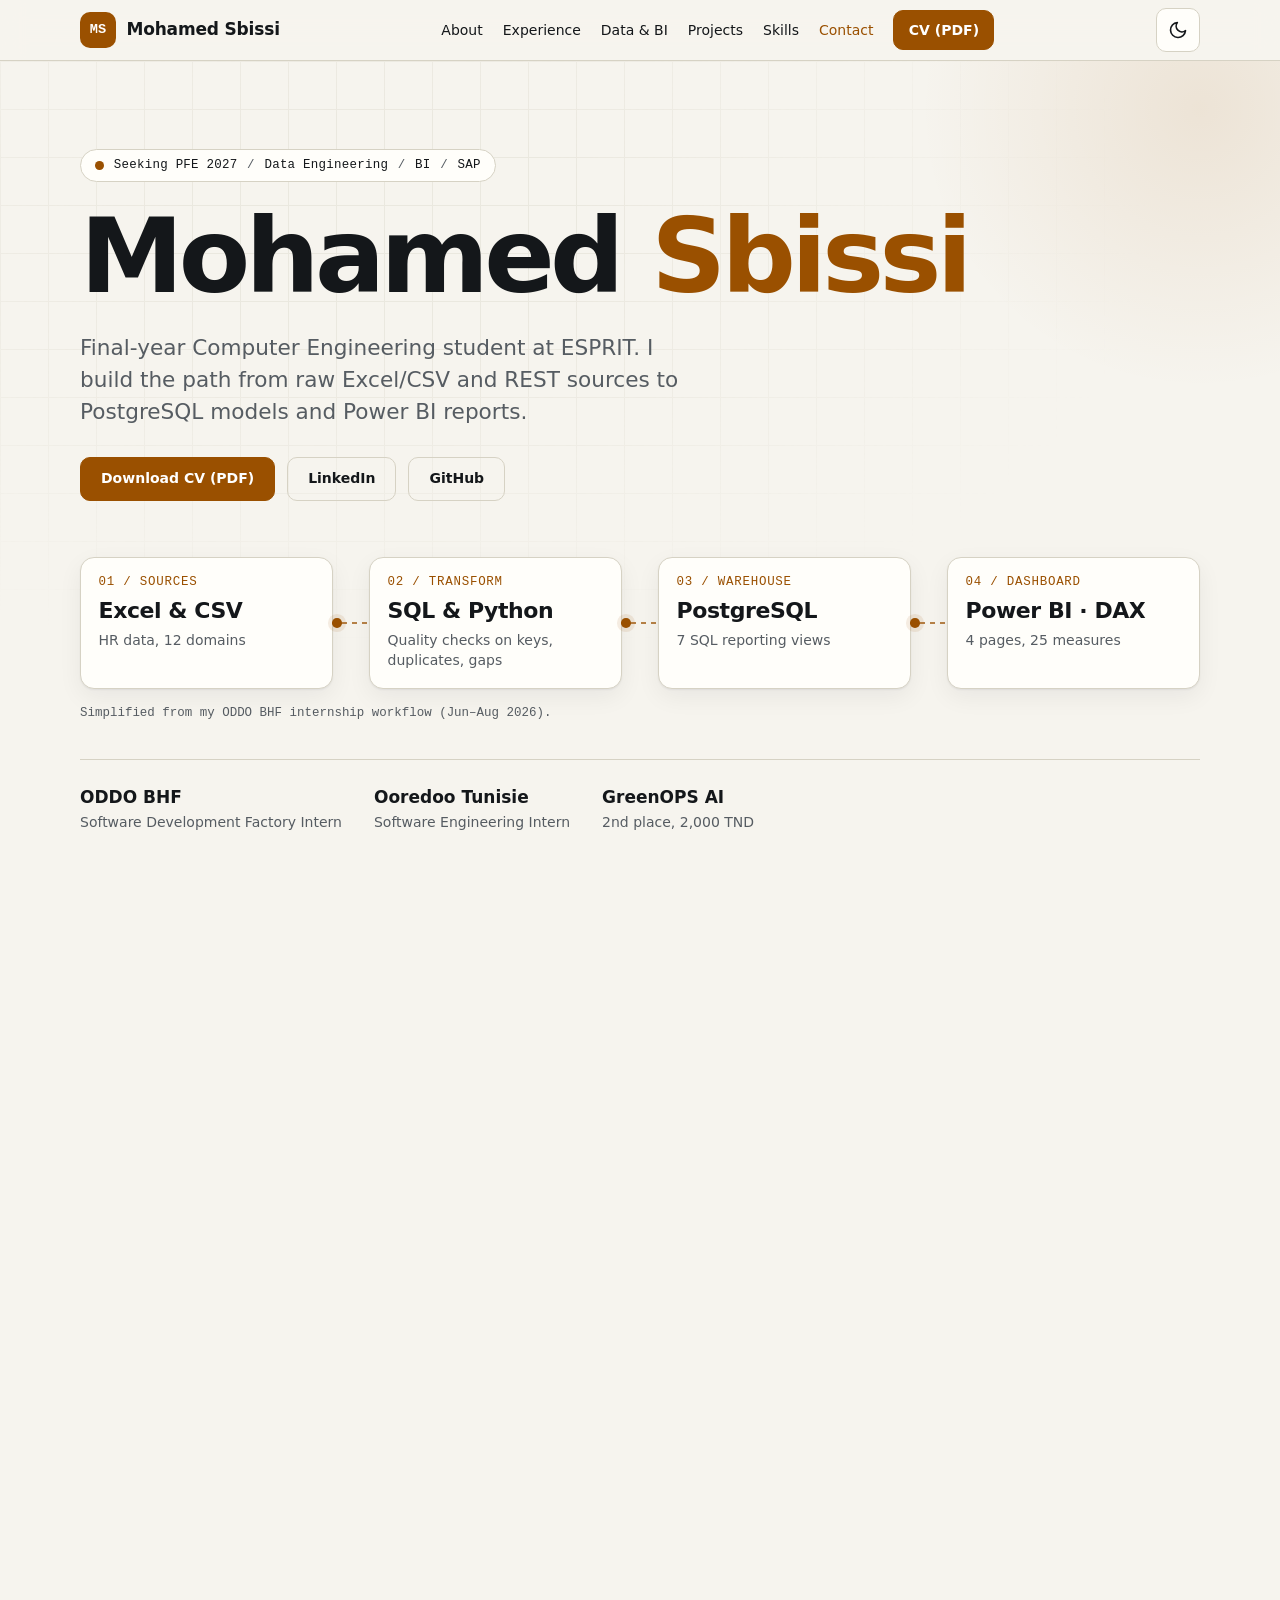
==== site/index.html @ 5490cb94 "Add data-engineer portfolio: pipeline hero, BI dashboard, light/dark themes Single semantic page wit" ====
<!doctype html>
<html lang="en">
<head>
<meta charset="utf-8">
<meta name="viewport" content="width=device-width, initial-scale=1">
<title>Mohamed Sbissi | Data Engineering, BI &amp; SAP | PFE 2027</title>
<meta name="description" content="Final-year Computer Engineering student at ESPRIT (ERP / Business Intelligence). Data pipelines, PostgreSQL, Power BI and DAX. Seeking a PFE 2027 internship in Data Engineering, BI and SAP.">
<link rel="canonical" href="https://mohasbissi01.github.io/cv/">
<meta name="author" content="Mohamed Sbissi">
<meta name="theme-color" content="#f6f4ee" media="(prefers-color-scheme: light)">
<meta name="theme-color" content="#0c0f12" media="(prefers-color-scheme: dark)">
<meta name="color-scheme" content="light dark">

<meta property="og:type" content="website">
<meta property="og:site_name" content="Mohamed Sbissi">
<meta property="og:title" content="Mohamed Sbissi | Data Engineering, BI &amp; SAP | PFE 2027">
<meta property="og:description" content="Final-year Computer Engineering student at ESPRIT. PostgreSQL, Power BI, DAX and data pipelines. Seeking a PFE 2027 internship.">
<meta property="og:url" content="https://mohasbissi01.github.io/cv/">
<meta property="og:image" content="https://mohasbissi01.github.io/cv/assets/images/og.png">
<meta property="og:image:width" content="1200">
<meta property="og:image:height" content="630">
<meta property="og:image:alt" content="Mohamed Sbissi, Data Engineering, BI and SAP. Seeking PFE 2027.">
<meta name="twitter:card" content="summary_large_image">
<meta name="twitter:title" content="Mohamed Sbissi | Data Engineering, BI &amp; SAP | PFE 2027">
<meta name="twitter:description" content="Final-year Computer Engineering student at ESPRIT. PostgreSQL, Power BI, DAX and data pipelines. Seeking a PFE 2027 internship.">
<meta name="twitter:image" content="https://mohasbissi01.github.io/cv/assets/images/og.png">

<link rel="icon" href="assets/images/favicon.svg" type="image/svg+xml">
<script>
/* Set the theme before first paint to avoid a flash. Falls back to the OS preference. */
(function(){document.documentElement.classList.add('js');try{var t=localStorage.getItem('theme');if(t==='light'||t==='dark')document.documentElement.setAttribute('data-theme',t)}catch(e){}})();
</script>
<link rel="stylesheet" href="css/styles.css">
<script type="application/ld+json">
{
  "@context": "https://schema.org",
  "@type": "Person",
  "name": "Mohamed Sbissi",
  "url": "https://mohasbissi01.github.io/cv/",
  "image": "https://mohasbissi01.github.io/cv/assets/images/portrait-840.webp",
  "email": "mailto:sbissi.mohamed@esprit.tn",
  "jobTitle": "Computer Engineering Student",
  "description": "Final-year Computer Engineering student (ERP / Business Intelligence) seeking a PFE 2027 internship in Data Engineering, Business Intelligence and SAP.",
  "address": { "@type": "PostalAddress", "addressLocality": "Tunis", "addressCountry": "TN" },
  "alumniOf": { "@type": "CollegeOrUniversity", "name": "ESPRIT" },
  "knowsAbout": ["Data Engineering", "Business Intelligence", "SQL", "PostgreSQL", "ETL", "Power BI", "DAX", "Python", "Machine Learning"],
  "knowsLanguage": ["ar", "fr", "en", "es"],
  "sameAs": ["https://www.linkedin.com/in/mohamed-sbissi", "https://github.com/MOHAsbissi01"]
}
</script>
</head>
<body>
<a class="skip" href="#main">Skip to content</a>

<header class="site-header">
  <div class="wrap bar">
    <a class="brand" href="#top"><span class="brand-mark" aria-hidden="true">MS</span><span class="brand-name">Mohamed Sbissi</span></a>
    <nav id="nav" class="nav" aria-label="Main">
      <a href="#about">About</a>
      <a href="#experience">Experience</a>
      <a href="#data-bi">Data &amp; BI</a>
      <a href="#projects">Projects</a>
      <a href="#skills">Skills</a>
      <a href="#contact">Contact</a>
      <a class="btn btn-small" href="assets/cv/CV-2.pdf" download="Mohamed-Sbissi-CV.pdf">CV (PDF)</a>
    </nav>
    <div class="bar-actions">
      <button class="icon-btn" id="theme-toggle" type="button" aria-label="Switch colour theme">
        <svg class="i-sun" viewBox="0 0 24 24" width="20" height="20" fill="none" stroke="currentColor" stroke-width="2" stroke-linecap="round" aria-hidden="true"><circle cx="12" cy="12" r="4"/><path d="M12 2v2M12 20v2M4.9 4.9l1.4 1.4M17.7 17.7l1.4 1.4M2 12h2M20 12h2M4.9 19.1l1.4-1.4M17.7 6.3l1.4-1.4"/></svg>
        <svg class="i-moon" viewBox="0 0 24 24" width="20" height="20" fill="none" stroke="currentColor" stroke-width="2" stroke-linecap="round" stroke-linejoin="round" aria-hidden="true"><path d="M21 12.8A9 9 0 1 1 11.2 3a7 7 0 0 0 9.8 9.8z"/></svg>
      </button>
      <button class="icon-btn menu-btn" id="menu-btn" type="button" aria-controls="nav" aria-expanded="false" aria-label="Menu">
        <svg viewBox="0 0 24 24" width="20" height="20" fill="none" stroke="currentColor" stroke-width="2" stroke-linecap="round" aria-hidden="true"><path d="M4 7h16M4 12h16M4 17h16"/></svg>
      </button>
    </div>
  </div>
</header>

<main id="main">
  <!-- HERO -->
  <section class="hero" id="top" aria-labelledby="hero-title">
    <div class="wrap">
      <p class="status"><span class="pulse" aria-hidden="true"></span>Seeking PFE 2027 <span class="sep" aria-hidden="true">/</span> Data Engineering <span class="sep" aria-hidden="true">/</span> BI <span class="sep" aria-hidden="true">/</span> SAP</p>
      <h1 id="hero-title">Mohamed <span class="accent">Sbissi</span></h1>
      <p class="lede">Final-year Computer Engineering student at ESPRIT. I build the path from raw Excel/CSV and REST sources to PostgreSQL models and Power BI reports.</p>
      <div class="cta">
        <a class="btn" href="assets/cv/CV-2.pdf" download="Mohamed-Sbissi-CV.pdf">Download CV (PDF)</a>
        <a class="btn btn-ghost" href="https://www.linkedin.com/in/mohamed-sbissi" target="_blank" rel="noopener noreferrer">LinkedIn</a>
        <a class="btn btn-ghost" href="https://github.com/MOHAsbissi01" target="_blank" rel="noopener noreferrer">GitHub</a>
      </div>

      <figure class="pipeline-fig">
        <ol class="pipeline" aria-label="Data pipeline from my ODDO BHF internship">
          <li class="stage">
            <span class="stage-k">01 / Sources</span>
            <span class="stage-t">Excel &amp; CSV</span>
            <span class="stage-d">HR data, 12 domains</span>
          </li>
          <li class="stage">
            <span class="stage-k">02 / Transform</span>
            <span class="stage-t">SQL &amp; Python</span>
            <span class="stage-d">Quality checks on keys, duplicates, gaps</span>
          </li>
          <li class="stage">
            <span class="stage-k">03 / Warehouse</span>
            <span class="stage-t">PostgreSQL</span>
            <span class="stage-d">7 SQL reporting views</span>
          </li>
          <li class="stage">
            <span class="stage-k">04 / Dashboard</span>
            <span class="stage-t">Power BI &middot; DAX</span>
            <span class="stage-d">4 pages, 25 measures</span>
          </li>
        </ol>
        <figcaption>Simplified from my ODDO BHF internship workflow (Jun&ndash;Aug 2026).</figcaption>
      </figure>

      <ul class="proof" aria-label="Experience at a glance">
        <li><strong>ODDO BHF</strong> Software Development Factory Intern</li>
        <li><strong>Ooredoo Tunisie</strong> Software Engineering Intern</li>
        <li><strong>GreenOPS AI</strong> 2nd place, 2,000 TND</li>
      </ul>
    </div>
  </section>

  <!-- ABOUT -->
  <section class="section" id="about" aria-labelledby="about-title">
    <div class="wrap about">
      <div class="about-text reveal">
        <p class="eyebrow">01 / About</p>
        <h2 id="about-title">Engineering the data behind the decision.</h2>
        <p>I'm a final-year Computer Engineering student at ESPRIT, on the ERP / Business Intelligence track in Tunis. My recent work is the full path from messy source files to PostgreSQL models, SQL reporting views and Power BI reports, plus the .NET and Angular layer that serves them.</p>
        <p>I'm looking for a <strong>PFE 2027</strong> internship in Data Engineering, Business Intelligence or SAP. SAP BW, ABAP and Fiori are what I'm studying now, so I describe them as learning, not experience.</p>
        <dl class="facts">
          <div><dt>Studying</dt><dd>Computer Engineering, ERP / BI, ESPRIT</dd></div>
          <div><dt>Based in</dt><dd>Tunis, Tunisia</dd></div>
          <div><dt>Languages</dt><dd>Arabic (native), French B2, English B2, Spanish A2</dd></div>
        </dl>
      </div>
      <div class="portrait reveal">
        <img src="assets/images/portrait-420.webp" srcset="assets/images/portrait-420.webp 420w, assets/images/portrait-840.webp 840w" sizes="(min-width: 800px) 360px, 70vw" width="420" height="487" loading="lazy" decoding="async" alt="Black and white portrait of Mohamed Sbissi in a dark jacket and roll neck, lit from the side.">
      </div>
    </div>
  </section>

  <!-- EXPERIENCE -->
  <section class="section" id="experience" aria-labelledby="exp-title">
    <div class="wrap">
      <div class="head reveal"><p class="eyebrow">02 / Experience</p><h2 id="exp-title">Internships in banking and telecom</h2></div>
      <ol class="timeline">
        <li class="job reveal">
          <div class="job-meta">
            <p class="when">Jun &ndash; Aug 2026</p>
            <p class="where">ODDO BHF, Tunis</p>
          </div>
          <div class="job-body card">
            <h3>Software Development Factory Intern</h3>
            <p class="muted">HR analytics and employee lifecycle application.</p>
            <ul class="bullets">
              <li>Consolidated Excel/CSV HR data across <strong>12 domains</strong> in PostgreSQL.</li>
              <li>Built <strong>7 SQL reporting views</strong> with data quality checks.</li>
              <li>Designed a <strong>4-page Power BI report</strong> with <strong>25 DAX measures</strong> covering attendance, training hours and satisfaction.</li>
              <li>Implemented <strong>10 authenticated .NET / EF Core analytics endpoints</strong> with Angular views, and integrated Python ML.</li>
            </ul>
            <ul class="chips" aria-label="Main tools">
              <li>PostgreSQL</li><li>SQL</li><li>Power BI</li><li>DAX</li><li>.NET</li><li>EF Core</li><li>Angular</li><li>Python</li>
            </ul>
            <p class="exposure"><span class="tag">Exposure, not ownership</span> Apache Kafka, OpenShift.</p>
          </div>
        </li>
        <li class="job reveal">
          <div class="job-meta">
            <p class="when">Jun &ndash; Jul 2025</p>
            <p class="where">Ooredoo Tunisie, Tunis</p>
          </div>
          <div class="job-body card">
            <h3>Software Engineering Intern</h3>
            <p class="muted">B2B platform for telecom partners.</p>
            <ul class="bullets">
              <li>Developed Spring Boot and Angular components for a B2B platform.</li>
              <li>Built Power BI dashboards for contract and service KPIs.</li>
              <li>Connected REST sources and ETL pipelines for telecom data.</li>
            </ul>
            <ul class="chips" aria-label="Main tools">
              <li>Spring Boot</li><li>Angular</li><li>REST</li><li>ETL</li><li>Power BI</li>
            </ul>
          </div>
        </li>
      </ol>
    </div>
  </section>

  <!-- FEATURED: DATA & BI -->
  <section class="section section-alt" id="data-bi" aria-labelledby="bi-title">
    <div class="wrap">
      <div class="head reveal">
        <p class="eyebrow">03 / Featured: Data &amp; BI</p>
        <h2 id="bi-title">A small report you can click through</h2>
        <p class="sub">The shape of the training analytics I built in Power BI at ODDO BHF: attendance, training hours and satisfaction, sliced by domain and month. Pick a measure, then click a bar to filter.</p>
      </div>

      <div class="dash reveal" id="dash" hidden>
        <div class="dash-top">
          <h3>Training analytics</h3>
          <p class="sample-tag"><span aria-hidden="true">&#9679;</span> Synthetic sample data, not ODDO BHF data</p>
        </div>
        <div class="kpis" id="kpis" role="group" aria-label="Measure"></div>
        <div class="dash-tools">
          <p class="scope" id="scope"></p>
          <button class="btn btn-ghost btn-small" id="clear" type="button" disabled>Clear filters</button>
        </div>
        <div class="charts">
          <section class="viz" aria-labelledby="viz-month">
            <h4 id="viz-month">By month</h4>
            <div class="chart-row">
              <div class="yax" id="yax" aria-hidden="true"></div>
              <div class="scroll">
                <div class="plot" id="months" role="group" aria-label="Monthly values. Select a month to filter."></div>
                <div class="xl" id="xl" aria-hidden="true"></div>
              </div>
            </div>
          </section>
          <section class="viz" aria-labelledby="viz-domain">
            <h4 id="viz-domain">By domain</h4>
            <div class="hbars" id="domains" role="group" aria-label="Values by domain. Select a domain to filter."></div>
          </section>
        </div>
        <div class="dax">
          <p class="dax-k">Illustrative DAX for this measure <span class="muted">(written for this demo, not copied from the ODDO model)</span></p>
          <pre><code id="dax"></code></pre>
        </div>
        <details class="table-view">
          <summary>View the data as a table</summary>
          <div class="table-wrap"><table id="tbl"></table></div>
        </details>
        <p class="sr-only" id="live" role="status" aria-live="polite"></p>
        <div class="tip" id="tip" role="presentation" aria-hidden="true" hidden></div>
      </div>
      <noscript><p class="muted">The interactive report needs JavaScript. It shows synthetic sample data only.</p></noscript>
    </div>
  </section>

  <!-- PROJECTS -->
  <section class="section" id="projects" aria-labelledby="proj-title">
    <div class="wrap">
      <div class="head reveal"><p class="eyebrow">04 / Projects</p><h2 id="proj-title">Selected projects</h2></div>
      <div class="projects">
        <article class="project card reveal">
          <header>
            <p class="when">Feb &ndash; May 2026 &middot; ESPRIT team project</p>
            <h3>Intelligent Urban Mobility</h3>
          </header>
          <dl class="story">
            <div><dt>Problem</dt><dd>A team decision-support platform for sustainable mobility, environmental impact and urban safety needed ML outputs that BI reports could use.</dd></div>
            <div><dt>My part</dt><dd>Python data and feature pipelines, ML evaluation, and the FastAPI / n8n integration for predictions and retraining.</dd></div>
            <div><dt>Outcome</dt><dd>Prediction datasets exported for BI reporting, and predictions, retraining and stored results connected in the team's ML service.</dd></div>
          </dl>
          <!-- TODO(owner): add a screenshot and a measurable result (model metric, data volume) if you can share one. -->
          <ul class="chips" aria-label="Stack"><li>Python</li><li>Pandas</li><li>scikit-learn</li><li>FastAPI</li><li>n8n</li></ul>
          <p class="links">
            <a href="https://github.com/HeniRidene/Esprit-PABI-4ERPBI5-2526-BITribe" target="_blank" rel="noopener noreferrer">Team repository<span class="sr-only"> (opens in a new tab)</span> &rarr;</a>
            <a href="https://github.com/HeniRidene/Esprit-PABI-4ERPBI5-2526-BITribe/commit/6352f1fdb0" target="_blank" rel="noopener noreferrer">My commit<span class="sr-only"> (opens in a new tab)</span> &rarr;</a>
          </p>
        </article>

        <article class="project card reveal">
          <header>
            <p class="when">Nov &ndash; Dec 2025 &middot; Academic project</p>
            <h3>Business Performance Prediction</h3>
            <p class="muted">ML Superstore</p>
          </header>
          <dl class="story">
            <div><dt>Problem</dt><dd>Explore sales and profitability patterns and compare predictive models on business data.</dd></div>
            <div><dt>Approach</dt><dd>Structured with CRISP-DM. Supervised and unsupervised models evaluated and compared.</dd></div>
            <div><dt>Outcome</dt><dd>A Streamlit app with model comparison, predictions and interactive summaries.</dd></div>
          </dl>
          <!-- TODO(owner): add an app screenshot and the best model's score, if you want a quantified outcome. -->
          <ul class="chips" aria-label="Stack"><li>Python</li><li>Pandas</li><li>scikit-learn</li><li>Streamlit</li></ul>
          <p class="links">
            <a href="https://github.com/MOHAsbissi01/Business-Performance-Prediction-ML" target="_blank" rel="noopener noreferrer">Analysis repository<span class="sr-only"> (opens in a new tab)</span> &rarr;</a>
            <a href="https://github.com/MOHAsbissi01/streamlit-ml-superstore" target="_blank" rel="noopener noreferrer">Streamlit app repository<span class="sr-only"> (opens in a new tab)</span> &rarr;</a>
          </p>
        </article>
      </div>
    </div>
  </section>

  <!-- AWARD -->
  <section class="section section-alt" id="awards" aria-labelledby="award-title">
    <div class="wrap">
      <div class="head reveal"><p class="eyebrow">05 / Awards</p><h2 id="award-title">GreenOPS AI, 2nd place</h2></div>
      <div class="award card reveal">
        <p class="prize"><span class="prize-n">2,000</span><span class="prize-u">TND<br>team prize</span></p>
        <div>
          <p class="muted">AI competition on pharmaceutical sustainability, with Opalia Recordati. My role: <strong>Data Engineer</strong>.</p>
          <ul class="bullets">
            <li>Collected and integrated data from multiple sources.</li>
            <li>Prepared training-ready datasets aligned with the business problem.</li>
          </ul>
          <p class="note">Tools are under NDA and not listed. The LLM work was done by teammates.</p>
        </div>
      </div>
    </div>
  </section>

  <!-- SKILLS -->
  <section class="section" id="skills" aria-labelledby="skills-title">
    <div class="wrap">
      <div class="head reveal"><p class="eyebrow">06 / Skills</p><h2 id="skills-title">What I use, and what I'm still learning</h2></div>
      <div class="skills">
        <article class="skill card reveal"><h3>Data &amp; BI</h3><ul class="chips"><li>SQL</li><li>PostgreSQL</li><li>ETL / ELT</li><li>Power BI</li><li>DAX</li><li>Data modelling</li></ul></article>
        <article class="skill card reveal"><h3>Python &amp; ML</h3><ul class="chips"><li>Python</li><li>Pandas</li><li>scikit-learn</li><li>FastAPI</li><li>n8n</li></ul></article>
        <article class="skill card reveal"><h3>Application engineering</h3><ul class="chips"><li>.NET</li><li>EF Core</li><li>Angular</li><li>Spring Boot</li><li>REST</li><li>Git</li></ul></article>
        <article class="skill card learning reveal"><h3>Learning <span class="tag">Coursework only</span></h3><ul class="chips"><li>SAP BW</li><li>ABAP</li><li>Fiori</li><li>AWS Fundamentals</li><li>DevOps / MLOps</li></ul></article>
      </div>
    </div>
  </section>

  <!-- EDUCATION -->
  <section class="section section-alt" id="education" aria-labelledby="edu-title">
    <div class="wrap">
      <div class="head reveal"><p class="eyebrow">07 / Education</p><h2 id="edu-title">Education &amp; certifications</h2></div>
      <div class="edu">
        <article class="card reveal">
          <h3>ESPRIT, Tunis</h3>
          <p>Computer Engineering, ERP / Business Intelligence track.</p>
          <p class="muted">Final year. Seeking a PFE 2027 internship.</p>
        </article>
        <article class="card reveal">
          <h3>Certifications</h3>
          <ul class="bullets">
            <li>AWS Academy Cloud Foundations</li>
            <li>Fundamentals of Deep Learning</li>
            <li>Introduction to Transformer-Based NLP</li>
          </ul>
          <!-- TODO(owner): add issuer, date and credential links for each certification. -->
        </article>
        <article class="card reveal">
          <h3>Languages</h3>
          <ul class="bullets">
            <li>Arabic: native</li>
            <li>French: B2</li>
            <li>English: B2</li>
            <li>Spanish: A2</li>
          </ul>
        </article>
      </div>
    </div>
  </section>

  <!-- CONTACT -->
  <section class="section contact" id="contact" aria-labelledby="contact-title">
    <div class="wrap">
      <div class="contact-box reveal">
        <p class="eyebrow">08 / Contact</p>
        <h2 id="contact-title">Let's talk about PFE 2027.</h2>
        <p class="sub">Open to Data Engineering, Business Intelligence and SAP internships. The fastest way to reach me is email.</p>
        <p class="email"><a href="mailto:sbissi.mohamed@esprit.tn">sbissi.mohamed@esprit.tn</a></p>
        <div class="cta">
          <a class="btn" href="assets/cv/CV-2.pdf" download="Mohamed-Sbissi-CV.pdf">Download CV (PDF)</a>
          <a class="btn btn-ghost" href="https://www.linkedin.com/in/mohamed-sbissi" target="_blank" rel="noopener noreferrer">LinkedIn<span class="sr-only"> (opens in a new tab)</span></a>
          <a class="btn btn-ghost" href="https://github.com/MOHAsbissi01" target="_blank" rel="noopener noreferrer">GitHub<span class="sr-only"> (opens in a new tab)</span></a>
        </div>
      </div>
    </div>
  </section>
</main>

<footer class="site-footer">
  <div class="wrap foot">
    <p>&copy; 2026 Mohamed Sbissi &middot; Tunis, Tunisia</p>
    <p><a href="https://github.com/MOHAsbissi01/cv" target="_blank" rel="noopener noreferrer">Source on GitHub<span class="sr-only"> (opens in a new tab)</span></a> &middot; <a href="#top">Back to top</a></p>
  </div>
</footer>

<script src="js/main.js" defer></script>
<script src="js/dashboard.js" defer></script>
</body>
</html>
---- site/css/styles.css ----
/* Mohamed Sbissi portfolio. One stylesheet, system fonts, one accent colour (amber). */

/* ---------- Tokens ---------- */
:root {
  color-scheme: light;
  --bg: #f6f4ee;
  --bg-alt: #edeae1;
  --surface: #fffefa;
  --line: #d6d2c4;
  --text: #14171a;
  --muted: #565c62;
  --accent: #9a5000;        /* amber, dark enough for text on light surfaces (5.4:1) */
  --accent-fill: #9a5000;
  --on-accent: #ffffff;
  --accent-soft: rgba(154, 80, 0, .10);
  --dim: #8b9096;           /* de-emphasised chart marks (3.2:1 on surface) */
  --shadow: 0 1px 2px rgba(20, 23, 26, .06), 0 8px 24px rgba(20, 23, 26, .06);

  --sans: system-ui, -apple-system, "Segoe UI", Roboto, "Helvetica Neue", Arial, sans-serif;
  --mono: ui-monospace, "Cascadia Code", "SF Mono", Menlo, Consolas, "Liberation Mono", monospace;

  --fs-0: clamp(1rem, .96rem + .2vw, 1.0625rem);
  --fs-sm: .875rem;
  --fs-xs: .78rem;
  --fs-h3: clamp(1.15rem, 1.05rem + .5vw, 1.375rem);
  --fs-h2: clamp(1.75rem, 1.2rem + 2.6vw, 2.75rem);
  --fs-h1: clamp(2.9rem, 1.2rem + 9vw, 6.5rem);

  --radius: 14px;
  --gutter: 1rem;
  --maxw: 70rem;
}

@media (prefers-color-scheme: dark) {
  :root:not([data-theme="light"]) {
    color-scheme: dark;
    --bg: #0c0f12;
    --bg-alt: #101419;
    --surface: #151a20;
    --line: #28313a;
    --text: #eceae4;
    --muted: #a4abb2;
    --accent: #f2a93b;
    --accent-fill: #f2a93b;
    --on-accent: #1a1204;
    --accent-soft: rgba(242, 169, 59, .12);
    --dim: #5d6670;
    --shadow: 0 1px 2px rgba(0, 0, 0, .4), 0 8px 24px rgba(0, 0, 0, .35);
  }
}
:root[data-theme="dark"] {
  color-scheme: dark;
  --bg: #0c0f12;
  --bg-alt: #101419;
  --surface: #151a20;
  --line: #28313a;
  --text: #eceae4;
  --muted: #a4abb2;
  --accent: #f2a93b;
  --accent-fill: #f2a93b;
  --on-accent: #1a1204;
  --accent-soft: rgba(242, 169, 59, .12);
  --dim: #5d6670;
  --shadow: 0 1px 2px rgba(0, 0, 0, .4), 0 8px 24px rgba(0, 0, 0, .35);
}

/* ---------- Base ---------- */
*, *::before, *::after { box-sizing: border-box; }
html { scroll-behavior: smooth; scroll-padding-top: 5rem; -webkit-text-size-adjust: 100%; }
body {
  margin: 0;
  background: var(--bg);
  color: var(--text);
  font: var(--fs-0)/1.6 var(--sans);
  -webkit-font-smoothing: antialiased;
  overflow-x: hidden;
}
img { max-width: 100%; height: auto; display: block; }
a { color: var(--accent); text-underline-offset: .2em; }
a:hover { text-decoration-thickness: 2px; }
h1, h2, h3, h4 { line-height: 1.12; margin: 0; letter-spacing: -.02em; }
p { margin: 0 0 1rem; }
ul, ol { margin: 0; padding: 0; list-style: none; }
.wrap { width: min(100% - 2 * var(--gutter), var(--maxw)); margin-inline: auto; }
.muted { color: var(--muted); }
.sr-only { position: absolute; width: 1px; height: 1px; margin: -1px; padding: 0; overflow: hidden; clip: rect(0 0 0 0); white-space: nowrap; border: 0; }
:focus-visible { outline: 3px solid var(--accent); outline-offset: 3px; border-radius: 4px; }
.skip { position: absolute; left: var(--gutter); top: -4rem; z-index: 100; background: var(--accent-fill); color: var(--on-accent); padding: .6rem 1rem; border-radius: 8px; font-weight: 600; }
.skip:focus { top: .75rem; }

/* ---------- Header ---------- */
.site-header { position: sticky; top: 0; z-index: 50; background: color-mix(in srgb, var(--bg) 88%, transparent); backdrop-filter: saturate(1.4) blur(12px); -webkit-backdrop-filter: saturate(1.4) blur(12px); border-bottom: 1px solid var(--line); }
.bar { display: flex; align-items: center; justify-content: space-between; gap: 1rem; min-height: 3.75rem; }
.brand { display: inline-flex; align-items: center; gap: .65rem; color: var(--text); text-decoration: none; font-weight: 700; letter-spacing: -.01em; }
.brand-mark { display: grid; place-items: center; width: 2.25rem; height: 2.25rem; border-radius: 10px; background: var(--accent-fill); color: var(--on-accent); font: 700 .85rem/1 var(--mono); letter-spacing: 0; }
.brand-name { position: absolute; width: 1px; height: 1px; margin: -1px; overflow: hidden; clip: rect(0 0 0 0); white-space: nowrap; }
.bar-actions { display: flex; gap: .5rem; }
.icon-btn { display: grid; place-items: center; width: 2.75rem; height: 2.75rem; border-radius: 10px; border: 1px solid var(--line); background: var(--surface); color: var(--text); cursor: pointer; }
.icon-btn:hover { border-color: var(--accent); color: var(--accent); }
.i-sun { display: none; }
:root[data-theme="dark"] .i-sun { display: block; }
:root[data-theme="dark"] .i-moon { display: none; }
@media (prefers-color-scheme: dark) {
  :root:not([data-theme="light"]) .i-sun { display: block; }
  :root:not([data-theme="light"]) .i-moon { display: none; }
}
.nav { display: flex; flex-wrap: wrap; align-items: center; gap: .25rem 1.25rem; }
.nav a { color: var(--text); text-decoration: none; font-size: var(--fs-sm); font-weight: 500; padding: .5rem 0; }
.nav a:hover, .nav a[aria-current="true"] { color: var(--accent); }
.nav a.btn { color: var(--on-accent); padding: .45rem .9rem; font-weight: 600; }
.nav a.btn:hover { color: var(--on-accent); }
.menu-btn { display: none; }

/* Mobile: collapse the nav behind a menu button once JS is available */
@media (max-width: 52rem) {
  .js .menu-btn { display: grid; }
  .js .nav { position: absolute; inset: 100% 0 auto 0; flex-direction: column; align-items: stretch; gap: 0; padding: .5rem var(--gutter) 1rem; background: var(--bg); border-bottom: 1px solid var(--line); display: none; }
  .js .nav.open { display: flex; }
  .js .nav a { padding: .8rem 0; font-size: 1rem; border-bottom: 1px solid var(--line); }
  .js .nav a.btn { margin-top: .75rem; text-align: center; border: 0; padding: .8rem 1rem; }
  .nav { order: 3; width: 100%; }
  .bar { flex-wrap: wrap; }
  .js .bar { flex-wrap: nowrap; }
}
@media (min-width: 52.01rem) {
  .brand-name { position: static; width: auto; height: auto; margin: 0; overflow: visible; clip: auto; }
  .bar-actions { order: 3; }
}

/* ---------- Buttons ---------- */
.btn { display: inline-flex; align-items: center; justify-content: center; gap: .5rem; min-height: 2.75rem; padding: .65rem 1.25rem; border-radius: 10px; border: 1px solid var(--accent-fill); background: var(--accent-fill); color: var(--on-accent); font: 600 var(--fs-sm)/1.2 var(--sans); text-decoration: none; cursor: pointer; transition: transform .15s ease, box-shadow .15s ease, background-color .15s ease; }
.btn:hover { text-decoration: none; transform: translateY(-2px); box-shadow: var(--shadow); }
.btn-ghost { background: transparent; color: var(--text); border-color: var(--line); }
.btn-ghost:hover { border-color: var(--accent); color: var(--accent); }
.btn-small { min-height: 2.5rem; padding: .45rem .9rem; }
.btn[disabled] { opacity: .45; cursor: not-allowed; transform: none; box-shadow: none; }

/* ---------- Hero ---------- */
.hero { position: relative; padding-block: clamp(2.5rem, 7vw, 5.5rem) clamp(2.5rem, 6vw, 4.5rem); overflow: hidden; isolation: isolate; }
.hero::before { /* faint data grid */
  content: ""; position: absolute; inset: 0; z-index: -1;
  background-image: linear-gradient(var(--line) 1px, transparent 1px), linear-gradient(90deg, var(--line) 1px, transparent 1px);
  background-size: 48px 48px; opacity: .35;
  -webkit-mask-image: radial-gradient(ellipse 80% 70% at 30% 20%, #000 20%, transparent 75%);
          mask-image: radial-gradient(ellipse 80% 70% at 30% 20%, #000 20%, transparent 75%);
}
.hero::after { content: ""; position: absolute; width: 38rem; height: 38rem; right: -14rem; top: -16rem; z-index: -1; border-radius: 50%; background: radial-gradient(circle, var(--accent-soft), transparent 65%); }
.status { display: inline-flex; flex-wrap: wrap; align-items: center; gap: .35rem .6rem; margin: 0 0 1.5rem; padding: .45rem .9rem; border: 1px solid var(--line); border-radius: 1.25rem; background: var(--surface); font: 500 var(--fs-xs)/1.3 var(--mono); letter-spacing: .02em; }
.status .sep { color: var(--muted); }
.pulse { width: .55rem; height: .55rem; border-radius: 50%; background: var(--accent-fill); box-shadow: 0 0 0 0 var(--accent); animation: ping 2.4s ease-out infinite; }
h1 { font-size: var(--fs-h1); font-weight: 800; letter-spacing: -.045em; line-height: .98; }
h1 .accent { color: var(--accent); }
.lede { max-width: 38rem; margin: 1.5rem 0 1.75rem; font-size: clamp(1.1rem, 1rem + .6vw, 1.35rem); line-height: 1.5; color: var(--muted); }
.cta { display: flex; flex-wrap: wrap; gap: .75rem; }
@media (max-width: 30rem) { .cta .btn { flex: 1 1 auto; } .cta .btn:first-child { flex-basis: 100%; } }

/* Pipeline: sources -> transform -> warehouse -> dashboard */
.pipeline-fig { margin: clamp(2.25rem, 5vw, 3.5rem) 0 0; --gap: 2.25rem; }
.pipeline { display: grid; gap: var(--gap); counter-reset: s; }
.stage { position: relative; display: flex; flex-direction: column; gap: .2rem; padding: 1rem 1.1rem 1.1rem; border: 1px solid var(--line); border-radius: var(--radius); background: var(--surface); box-shadow: var(--shadow); animation: lit 6s ease-in-out infinite; }
.stage:nth-child(2) { animation-delay: 1.5s; }
.stage:nth-child(3) { animation-delay: 3s; }
.stage:nth-child(4) { animation-delay: 4.5s; }
.stage-k { font: 500 var(--fs-xs)/1.3 var(--mono); letter-spacing: .06em; text-transform: uppercase; color: var(--accent); }
.stage-t { font-size: var(--fs-h3); font-weight: 700; letter-spacing: -.02em; }
.stage-d { font-size: var(--fs-sm); color: var(--muted); line-height: 1.4; }
/* connector: flowing dashes + a travelling packet */
.stage:not(:last-child)::after { content: ""; position: absolute; left: 50%; top: 100%; width: 2px; height: var(--gap); transform: translateX(-50%); background: repeating-linear-gradient(to bottom, var(--accent) 0 5px, transparent 5px 10px); opacity: .7; animation: flow-y .9s linear infinite; }
.stage:not(:last-child)::before { content: ""; position: absolute; left: 50%; top: 100%; width: .6rem; height: .6rem; margin-left: -.3rem; border-radius: 50%; background: var(--accent-fill); box-shadow: 0 0 0 4px var(--accent-soft); z-index: 1; animation: packet-y 2.4s ease-in-out infinite; }
.stage:nth-child(2)::before { animation-delay: .5s; }
.stage:nth-child(3)::before { animation-delay: 1s; }
figcaption { margin-top: 1rem; font: var(--fs-xs)/1.4 var(--mono); color: var(--muted); }
@media (min-width: 52rem) {
  .pipeline { grid-template-columns: repeat(4, 1fr); }
  .stage:not(:last-child)::after { left: 100%; top: 50%; width: var(--gap); height: 2px; transform: translateY(-50%); background: repeating-linear-gradient(to right, var(--accent) 0 5px, transparent 5px 10px); animation-name: flow-x; }
  .stage:not(:last-child)::before { left: 100%; top: 50%; margin: -.3rem 0 0; animation-name: packet-x; }
}
@keyframes flow-x { to { background-position: 10px 0; } }
@keyframes flow-y { to { background-position: 0 10px; } }
@keyframes packet-x { 0% { transform: translateX(-.3rem); opacity: 0; } 15%, 85% { opacity: 1; } 100% { transform: translateX(calc(var(--gap) - .3rem)); opacity: 0; } }
@keyframes packet-y { 0% { transform: translateY(-.3rem); opacity: 0; } 15%, 85% { opacity: 1; } 100% { transform: translateY(calc(var(--gap) - .3rem)); opacity: 0; } }
@keyframes lit { 0%, 30%, 100% { border-color: var(--line); box-shadow: var(--shadow); } 10%, 20% { border-color: var(--accent); box-shadow: 0 0 0 3px var(--accent-soft), var(--shadow); } }
@keyframes ping { 0% { box-shadow: 0 0 0 0 var(--accent-soft), 0 0 0 0 transparent; } 70% { box-shadow: 0 0 0 .5rem transparent; } 100% { box-shadow: 0 0 0 0 transparent; } }

.proof { display: flex; flex-wrap: wrap; gap: .6rem 2rem; margin-top: 2.25rem; padding-top: 1.5rem; border-top: 1px solid var(--line); font-size: var(--fs-sm); color: var(--muted); }
.proof strong { display: block; color: var(--text); font-size: var(--fs-0); }

/* ---------- Sections ---------- */
.section { padding-block: clamp(3.5rem, 8vw, 6.5rem); }
/* Skip layout/paint of off-screen sections until they are near the viewport (cuts first-render work). */
.section, .site-footer { content-visibility: auto; contain-intrinsic-size: auto 700px; }
.section-alt { background: var(--bg-alt); border-block: 1px solid var(--line); }
.head { max-width: 46rem; margin-bottom: clamp(1.75rem, 4vw, 3rem); }
.eyebrow { margin: 0 0 .75rem; font: 500 var(--fs-xs)/1.3 var(--mono); letter-spacing: .08em; text-transform: uppercase; color: var(--accent); }
h2 { font-size: var(--fs-h2); font-weight: 800; letter-spacing: -.035em; }
.sub { margin: 1rem 0 0; color: var(--muted); font-size: clamp(1rem, .95rem + .3vw, 1.15rem); }
h3 { font-size: var(--fs-h3); font-weight: 700; }
.card { background: var(--surface); border: 1px solid var(--line); border-radius: var(--radius); padding: clamp(1.1rem, 3vw, 1.75rem); transition: border-color .2s ease, transform .2s ease, box-shadow .2s ease; }
.card h3 + p { margin-top: .5rem; }
.card:hover { border-color: color-mix(in srgb, var(--accent) 55%, var(--line)); }
.bullets { display: grid; gap: .6rem; margin: 1rem 0; }
.bullets li { position: relative; padding-left: 1.25rem; }
.bullets li::before { content: ""; position: absolute; left: 0; top: .72em; width: .5rem; height: 2px; background: var(--accent); }
.chips { display: flex; flex-wrap: wrap; gap: .4rem; margin-top: 1rem; }
.chips li { padding: .25rem .65rem; border: 1px solid var(--line); border-radius: 999px; font: 500 var(--fs-xs)/1.4 var(--mono); background: var(--bg); }
.tag { display: inline-block; padding: .15rem .55rem; border: 1px dashed var(--accent); border-radius: 6px; font: 500 var(--fs-xs)/1.4 var(--mono); color: var(--accent); letter-spacing: .02em; text-transform: none; vertical-align: middle; }
.when { margin: 0 0 .35rem; font: 500 var(--fs-xs)/1.4 var(--mono); letter-spacing: .04em; color: var(--muted); text-transform: uppercase; }

/* About */
.about { display: grid; gap: 2.5rem; align-items: center; }
.about h2 { margin-bottom: 1.25rem; }
.about p { max-width: 38rem; color: var(--muted); }
.about p strong { color: var(--text); }
.facts { display: grid; gap: .9rem; margin: 1.75rem 0 0; padding-top: 1.5rem; border-top: 1px solid var(--line); }
.facts dt { font: 500 var(--fs-xs)/1.3 var(--mono); letter-spacing: .06em; text-transform: uppercase; color: var(--accent); margin-bottom: .15rem; }
.facts dd { margin: 0; }
.portrait { max-width: 22rem; border-radius: var(--radius); overflow: hidden; border: 1px solid var(--line); box-shadow: var(--shadow); background: #111; }
.portrait img { width: 100%; }
@media (min-width: 52rem) { .about { grid-template-columns: 1.3fr 1fr; gap: 4rem; } .portrait { justify-self: end; } }

/* Experience timeline */
.timeline { display: grid; gap: 1.5rem; position: relative; }
.job { display: grid; gap: .75rem; position: relative; }
.job-meta .when { margin-bottom: .15rem; color: var(--accent); }
.job-meta .where { margin: 0; font-weight: 600; }
.job-body h3 { margin-bottom: .25rem; }
.exposure { margin: 1.1rem 0 0; font-size: var(--fs-sm); color: var(--muted); }
@media (min-width: 52rem) {
  .timeline { gap: 2rem; }
  .timeline::before { content: ""; position: absolute; left: 13.25rem; top: .5rem; bottom: .5rem; width: 2px; background: var(--line); }
  .job { grid-template-columns: 12rem 1fr; gap: 3rem; }
  .job-meta { text-align: right; padding-top: 1.6rem; }
  .job::before { content: ""; position: absolute; left: 12.5rem; top: 1.85rem; width: .8rem; height: .8rem; border-radius: 50%; background: var(--bg); border: 3px solid var(--accent); box-shadow: 0 0 0 4px var(--bg); }
}

/* Projects, skills, education */
.projects, .skills, .edu { display: grid; gap: 1.25rem; }
@media (min-width: 52rem) { .projects { grid-template-columns: 1fr 1fr; } .skills { grid-template-columns: repeat(2, 1fr); } .edu { grid-template-columns: repeat(3, 1fr); } }
.project { display: flex; flex-direction: column; }
.project:hover { transform: translateY(-3px); box-shadow: var(--shadow); }
.project header { margin-bottom: 1rem; }
.story { display: grid; gap: .9rem; margin: 0; }
.story dt { font: 500 var(--fs-xs)/1.3 var(--mono); letter-spacing: .08em; text-transform: uppercase; color: var(--accent); margin-bottom: .2rem; }
.story dd { margin: 0; color: var(--muted); }
.project .chips { margin-top: 1.25rem; }
.links { display: flex; flex-wrap: wrap; gap: .5rem 1.25rem; margin: auto 0 0; padding-top: 1.25rem; font-size: var(--fs-sm); font-weight: 600; }
.links a { display: inline-block; padding-block: .5rem; }
.skill h3 { display: flex; flex-wrap: wrap; align-items: center; gap: .6rem; margin-bottom: .25rem; }
.skill .chips { margin-top: .9rem; }
.learning { border-style: dashed; border-color: var(--accent); background: var(--accent-soft); }
.learning .chips li { border-style: dashed; }

/* Award */
.award { display: grid; gap: 1.5rem; align-items: center; }
.prize { display: flex; align-items: baseline; gap: .75rem; margin: 0; }
.prize-n { font-size: clamp(3rem, 2rem + 6vw, 5.5rem); font-weight: 800; letter-spacing: -.05em; line-height: 1; color: var(--accent); }
.prize-u { font: 500 var(--fs-sm)/1.3 var(--mono); color: var(--muted); }
.award .bullets { margin: .75rem 0; }
.note { margin: 0; font-size: var(--fs-sm); color: var(--muted); padding-top: .75rem; border-top: 1px dashed var(--line); }
@media (min-width: 52rem) { .award { grid-template-columns: auto 1fr; gap: 3.5rem; } }

/* Contact */
.contact-box { padding: clamp(1.75rem, 5vw, 4rem); border-radius: calc(var(--radius) + 6px); background: var(--surface); border: 1px solid var(--line); position: relative; overflow: hidden; isolation: isolate; }
.contact-box::after { content: ""; position: absolute; width: 26rem; height: 26rem; right: -9rem; bottom: -12rem; z-index: -1; border-radius: 50%; background: radial-gradient(circle, var(--accent-soft), transparent 65%); }
.contact-box h2 { max-width: 20ch; }
.email { margin: 1.5rem 0 1.5rem; font-size: clamp(1.15rem, .9rem + 1.8vw, 2rem); font-weight: 700; letter-spacing: -.02em; overflow-wrap: anywhere; }
.site-footer { padding-block: 2rem; border-top: 1px solid var(--line); font-size: var(--fs-sm); color: var(--muted); }
.foot { display: flex; flex-wrap: wrap; justify-content: space-between; gap: .5rem 2rem; }
.foot p { margin: 0; }
.foot a { display: inline-block; padding-block: .4rem; }

/* ---------- Dashboard ---------- */
.dash { position: relative; background: var(--surface); border: 1px solid var(--line); border-radius: calc(var(--radius) + 4px); padding: clamp(1rem, 3vw, 1.75rem); box-shadow: var(--shadow); }
.dash[hidden] { display: none; }
.dash-top { display: flex; flex-wrap: wrap; align-items: center; justify-content: space-between; gap: .5rem 1rem; margin-bottom: 1.25rem; }
.sample-tag { margin: 0; padding: .3rem .75rem; border: 1px dashed var(--accent); border-radius: 999px; font: 500 var(--fs-xs)/1.4 var(--mono); color: var(--accent); }
.kpis { display: grid; grid-template-columns: repeat(auto-fit, minmax(9.5rem, 1fr)); gap: .75rem; }
.kpi { text-align: left; display: flex; flex-direction: column; gap: .15rem; padding: .9rem 1rem; border: 1px solid var(--line); border-radius: 12px; background: var(--bg); color: var(--text); cursor: pointer; font: inherit; transition: border-color .15s ease, background-color .15s ease; }
.kpi:hover { border-color: var(--accent); }
.kpi[aria-pressed="true"] { border-color: var(--accent); background: var(--accent-soft); box-shadow: inset 0 -3px 0 var(--accent); }
.kpi-l { font: 500 var(--fs-xs)/1.3 var(--mono); letter-spacing: .05em; text-transform: uppercase; color: var(--muted); }
.kpi-v { font-size: clamp(1.6rem, 1.2rem + 1.6vw, 2.25rem); font-weight: 800; letter-spacing: -.03em; line-height: 1.1; font-variant-numeric: tabular-nums; }
.dash-tools { display: flex; flex-wrap: wrap; align-items: center; justify-content: space-between; gap: .5rem 1rem; margin: 1.1rem 0; }
.scope { margin: 0; font: var(--fs-sm)/1.4 var(--mono); color: var(--muted); }
.charts { display: grid; gap: 1.25rem; }
@media (min-width: 52rem) { .charts { grid-template-columns: 1.6fr 1fr; gap: 2rem; } }
.viz { min-width: 0; }
.viz h4 { margin-bottom: .9rem; font: 600 var(--fs-xs)/1.3 var(--mono); letter-spacing: .08em; text-transform: uppercase; color: var(--muted); }
.chart-row { display: grid; grid-template-columns: 2.75rem minmax(0, 1fr); gap: .25rem; }
.yax { position: relative; height: 11rem; font: var(--fs-xs)/1 var(--mono); color: var(--muted); }
.yax span { position: absolute; right: .4rem; transform: translateY(50%); font-variant-numeric: tabular-nums; }
.scroll { overflow-x: auto; overscroll-behavior-x: contain; padding-bottom: .25rem; }
.plot { position: relative; display: grid; grid-template-columns: repeat(12, minmax(1.75rem, 1fr)); gap: .25rem; height: 11rem; min-width: 21.5rem; border-bottom: 1px solid var(--line); background:
  linear-gradient(to bottom, var(--line) 1px, transparent 1px) 0 0 / 100% 50% repeat-y; }
.col { position: relative; display: flex; align-items: flex-end; justify-content: center; padding: 0; border: 0; background: none; cursor: pointer; border-radius: 6px 6px 0 0; }
.col:hover { background: var(--accent-soft); }
.col .bar-fill { width: 62%; min-height: 2px; height: calc(var(--h) * 1%); background: var(--accent-fill); border-radius: 4px 4px 0 0; transition: height .35s cubic-bezier(.2, .7, .2, 1), background-color .15s ease; }
.col.dim .bar-fill { background: var(--dim); }
.xl { display: grid; grid-template-columns: repeat(12, minmax(1.75rem, 1fr)); gap: .25rem; min-width: 21.5rem; margin-top: .4rem; font: var(--fs-xs)/1 var(--mono); color: var(--muted); text-align: center; }
.hbars { display: grid; gap: .4rem; }
.row { display: grid; grid-template-columns: 5.5rem minmax(0, 1fr) 3.9rem; align-items: center; gap: .6rem; width: 100%; min-height: 2.75rem; padding: .25rem .5rem; border: 1px solid transparent; border-radius: 10px; background: none; color: var(--text); cursor: pointer; font: inherit; text-align: left; }
.row:hover { background: var(--accent-soft); }
.row[aria-pressed="true"] { border-color: var(--accent); background: var(--accent-soft); }
.row-l { font-size: var(--fs-sm); }
.row-t { height: .7rem; border-radius: 4px; background: var(--bg-alt); overflow: hidden; }
.row-f { display: block; height: 100%; width: calc(var(--w) * 1%); background: var(--accent-fill); border-radius: 0 4px 4px 0; transition: width .35s cubic-bezier(.2, .7, .2, 1), background-color .15s ease; }
.row.dim .row-f { background: var(--dim); }
.row-v { font: var(--fs-xs)/1 var(--mono); text-align: right; color: var(--muted); font-variant-numeric: tabular-nums; }
.dax { margin-top: 1.5rem; padding-top: 1.25rem; border-top: 1px solid var(--line); }
.dax-k { margin: 0 0 .6rem; font: 600 var(--fs-xs)/1.4 var(--mono); letter-spacing: .04em; text-transform: uppercase; }
.dax-k .muted { text-transform: none; font-weight: 400; letter-spacing: 0; }
pre { margin: 0; padding: 1rem; overflow-x: auto; border-radius: 10px; background: var(--bg); border: 1px solid var(--line); font: var(--fs-sm)/1.6 var(--mono); }
.kw { color: var(--accent); }
.table-view { margin-top: 1.25rem; }
.table-view summary { cursor: pointer; font-weight: 600; font-size: var(--fs-sm); padding: .6rem 0; }
.table-wrap { overflow-x: auto; margin-top: .5rem; border: 1px solid var(--line); border-radius: 10px; }
table { width: 100%; border-collapse: collapse; font: var(--fs-xs)/1.4 var(--mono); font-variant-numeric: tabular-nums; }
th, td { padding: .5rem .75rem; text-align: right; border-bottom: 1px solid var(--line); white-space: nowrap; }
th:first-child, td:first-child { text-align: left; }
thead th { color: var(--muted); font-weight: 600; }
tbody tr:last-child td { border-bottom: 0; }
.tip { position: absolute; z-index: 5; max-width: 14rem; padding: .4rem .65rem; border-radius: 8px; background: var(--text); color: var(--bg); font: 500 var(--fs-xs)/1.4 var(--mono); pointer-events: none; box-shadow: var(--shadow); }
.tip[hidden] { display: none; }

/* ---------- Scroll reveal (only when JS is on and motion is allowed) ---------- */
@media (prefers-reduced-motion: no-preference) {
  .js .reveal { opacity: 0; transform: translateY(14px); transition: opacity .6s ease, transform .6s cubic-bezier(.2, .7, .2, 1); }
  .js .reveal.in { opacity: 1; transform: none; }
  .js .project.reveal.in:hover { transform: translateY(-3px); }
}
@media (prefers-reduced-motion: reduce) {
  html { scroll-behavior: auto; }
  *, *::before, *::after { animation: none !important; transition: none !important; }
  .stage:not(:last-child)::before { display: none; }
  .btn:hover, .project:hover { transform: none; }
}

/* ---------- Print ---------- */
@media print {
  .site-header, .hero::before, .hero::after, .pipeline-fig, .dash, #data-bi, .menu-btn, .cta .btn-ghost { display: none !important; }
  .reveal { opacity: 1 !important; transform: none !important; }
  body { background: #fff; color: #000; }
  .section { padding-block: 1.5rem; }
}
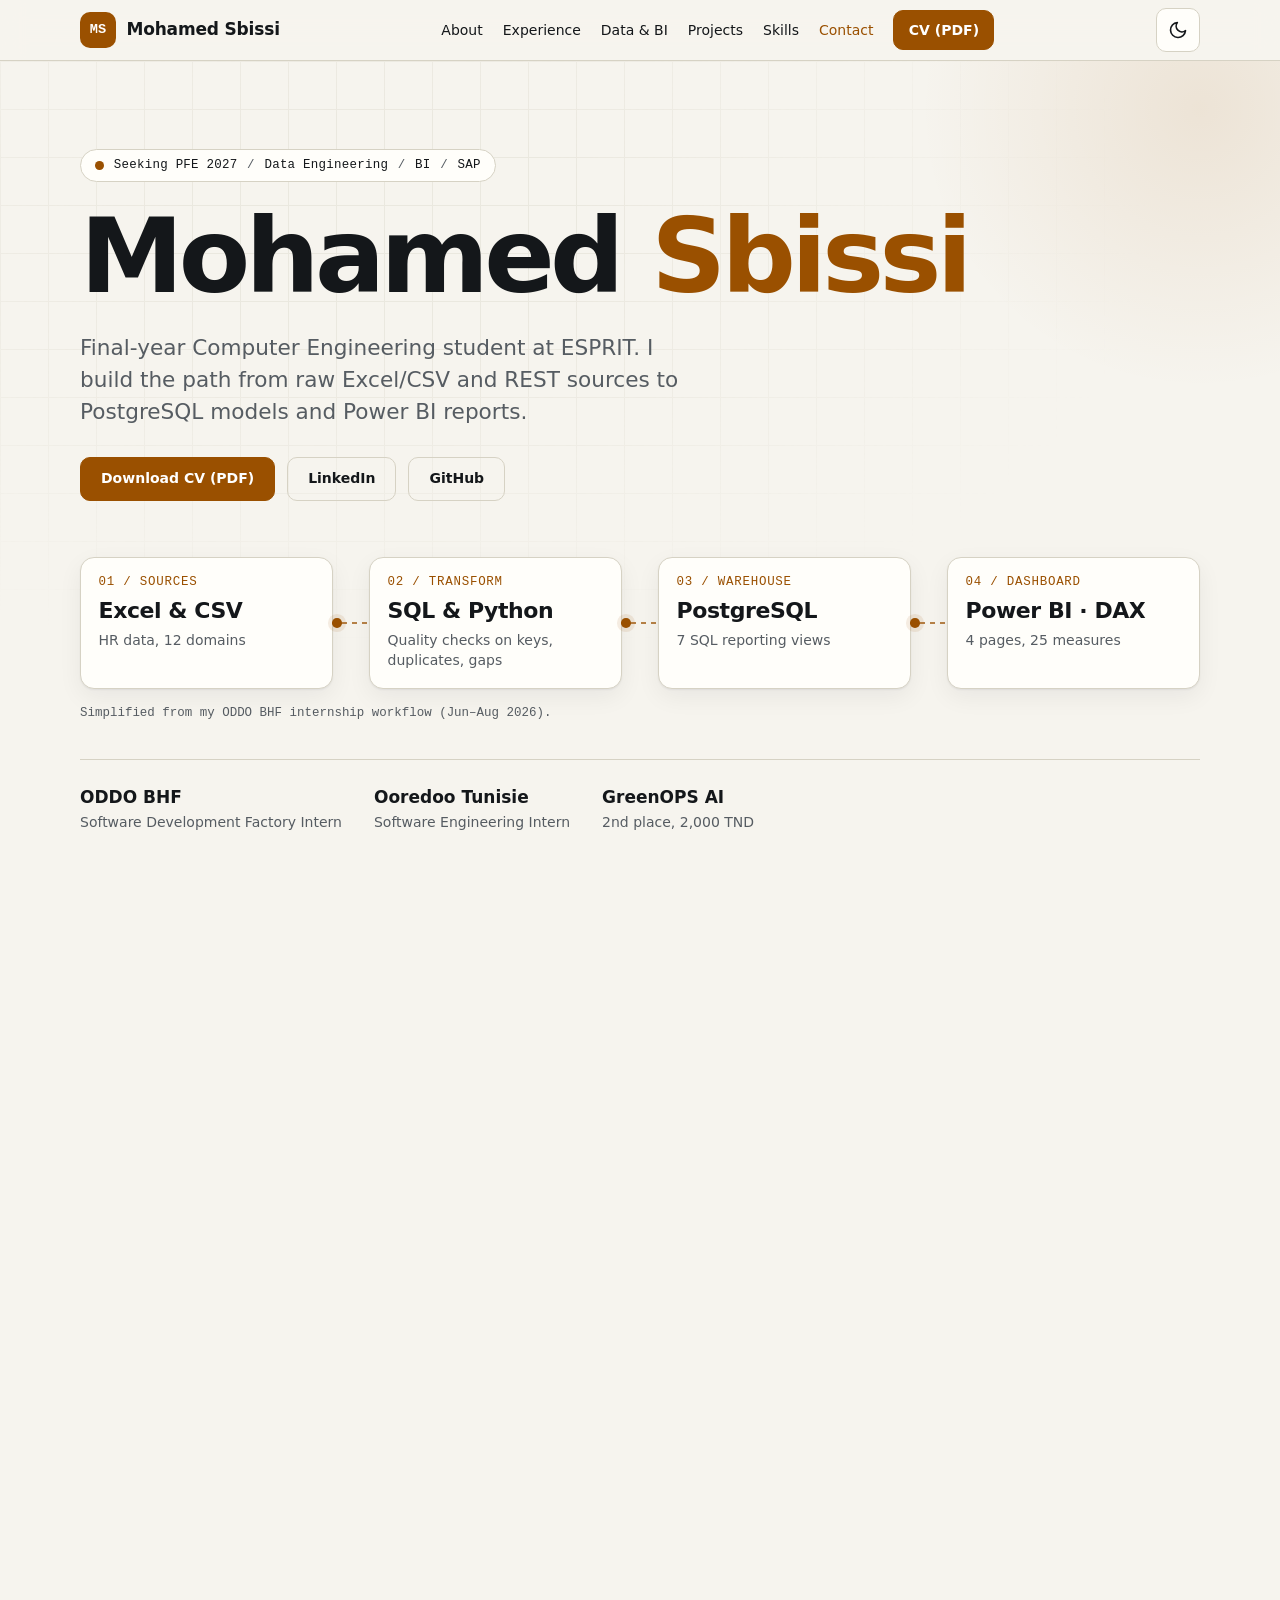
==== commit 0207029f: "Add academic projects Road Anomaly Detection (deep learning course) and CyberIntel (ESPRIT 5ERP-BI) " ====
--- a/site/index.html
+++ b/site/index.html
@@ -43,7 +43,7 @@
   "description": "Final-year Computer Engineering student (ERP / Business Intelligence) seeking a PFE 2027 internship in Data Engineering, Business Intelligence and SAP.",
   "address": { "@type": "PostalAddress", "addressLocality": "Tunis", "addressCountry": "TN" },
   "alumniOf": { "@type": "CollegeOrUniversity", "name": "ESPRIT" },
-  "knowsAbout": ["Data Engineering", "Business Intelligence", "SQL", "PostgreSQL", "ETL", "Power BI", "DAX", "Python", "Machine Learning"],
+  "knowsAbout": ["Data Engineering", "Business Intelligence", "SQL", "PostgreSQL", "ETL", "Power BI", "DAX", "Python", "Machine Learning", "Deep Learning", "Natural Language Processing"],
   "knowsLanguage": ["ar", "fr", "en", "es"],
   "sameAs": ["https://www.linkedin.com/in/mohamed-sbissi", "https://github.com/MOHAsbissi01"]
 }
@@ -243,11 +243,15 @@
   <!-- PROJECTS -->
   <section class="section" id="projects" aria-labelledby="proj-title">
     <div class="wrap">
-      <div class="head reveal"><p class="eyebrow">04 / Projects</p><h2 id="proj-title">Selected projects</h2></div>
+      <div class="head reveal">
+        <p class="eyebrow">04 / Projects</p>
+        <h2 id="proj-title">Academic projects</h2>
+        <p class="sub">Coursework and team projects from my engineering studies at ESPRIT. None of these is internship work: my professional experience is in the <a href="#experience">Experience</a> section above.</p>
+      </div>
       <div class="projects">
         <article class="project card reveal">
           <header>
-            <p class="when">Feb &ndash; May 2026 &middot; ESPRIT team project</p>
+            <p class="when"><span class="tag">Academic project</span> Feb &ndash; May 2026 &middot; Team project</p>
             <h3>Intelligent Urban Mobility</h3>
           </header>
           <dl class="story">
@@ -265,7 +269,7 @@
 
         <article class="project card reveal">
           <header>
-            <p class="when">Nov &ndash; Dec 2025 &middot; Academic project</p>
+            <p class="when"><span class="tag">Academic project</span> Nov &ndash; Dec 2025</p>
             <h3>Business Performance Prediction</h3>
             <p class="muted">ML Superstore</p>
           </header>
@@ -281,6 +285,86 @@
             <a href="https://github.com/MOHAsbissi01/streamlit-ml-superstore" target="_blank" rel="noopener noreferrer">Streamlit app repository<span class="sr-only"> (opens in a new tab)</span> &rarr;</a>
           </p>
         </article>
+
+        <article class="project card reveal" id="project-road">
+          <header>
+            <p class="when"><span class="tag">Academic project</span> Deep learning course</p>
+            <h3>Road Anomaly Detection</h3>
+            <p class="muted">Pixel-level obstacle detection</p>
+          </header>
+          <!-- TODO(owner): add the project dates; the repo README does not state them. -->
+          <dl class="story">
+            <div><dt>Problem</dt><dd>Detect unexpected obstacles on the road (animals, rocks, cones, lost cargo) at pixel level on the RoadAnomaly dataset: 60 images with semantic masks. Inspired by Lis et al., ICCV 2019.</dd></div>
+            <div><dt>Approach</dt><dd>Compared three models: a baseline encoder-decoder CNN trained from scratch, a U-Net with an ImageNet-pretrained MobileNetV2 encoder (transfer learning), and a convolutional autoencoder that uses reconstruction error as the anomaly score. Split by scene group (70/15/15, seed 42) to avoid near-duplicate leakage, evaluated at native 1280&times;720, thresholds chosen on validation data.</dd></div>
+            <div>
+              <dt>Results</dt>
+              <dd>
+                <div class="mini-wrap">
+                  <table class="mini">
+                    <caption>Test set, 12 images. Scale 0 to 1.</caption>
+                    <thead><tr><th scope="col">Model</th><th scope="col">F1</th><th scope="col">IoU</th></tr></thead>
+                    <tbody>
+                      <tr><th scope="row">Baseline CNN</th><td><span class="v">0.464</span><span class="meter" style="--v:46.4" aria-hidden="true"></span></td><td><span class="v">0.302</span><span class="meter" style="--v:30.2" aria-hidden="true"></span></td></tr>
+                      <tr class="best"><th scope="row">MobileNetV2 U-Net <span class="tag">best</span></th><td><span class="v">0.747</span><span class="meter" style="--v:74.7" aria-hidden="true"></span></td><td><span class="v">0.596</span><span class="meter" style="--v:59.6" aria-hidden="true"></span></td></tr>
+                      <tr><th scope="row">Autoencoder</th><td><span class="v">0.202</span><span class="meter" style="--v:20.2" aria-hidden="true"></span></td><td><span class="v">0.112</span><span class="meter" style="--v:11.2" aria-hidden="true"></span></td></tr>
+                    </tbody>
+                  </table>
+                </div>
+                Transfer learning performed best. AUROC: 0.890 baseline, 0.952 U-Net (AP 0.817), 0.663 autoencoder. Includes two Streamlit apps: upload an image for an animal, obstacle or road-clear alert, and an advanced lab for thresholds, metrics and error maps. The code is a reusable <code>roadanomaly/</code> package with documentation.
+              </dd>
+            </div>
+            <div><dt>Limits</dt><dd>Small dataset, single seed, and not comparable to the paper's open-set benchmark.</dd></div>
+          </dl>
+          <ul class="chips" aria-label="Stack"><li>Python</li><li>TensorFlow</li><li>Streamlit</li><li>Google Colab</li></ul>
+          <p class="links">
+            <a href="https://github.com/MOHAsbissi01/PROJECT_DEEPLEARNING" target="_blank" rel="noopener noreferrer">Project repository<span class="sr-only"> (opens in a new tab)</span> &rarr;</a>
+          </p>
+        </article>
+
+        <article class="project card reveal" id="project-cyberintel">
+          <header>
+            <p class="when"><span class="tag">Academic project</span> ESPRIT 5ERP-BI</p>
+            <h3>CyberIntel</h3>
+            <p class="muted">Cybersecurity text analysis, knowledge graph and Graph-RAG</p>
+          </header>
+          <!-- TODO(owner): add the project dates; the repo README does not state them. -->
+          <dl class="story">
+            <div><dt>Problem</dt><dd>Combine text classification, entity extraction, a knowledge graph, graph ML and question answering for security text, in one Streamlit web app.</dd></div>
+            <div>
+              <dt>Data note</dt>
+              <dd class="caveat">The dataset (AlicanKiraz0/Cybersecurity-Dataset-v1) is LLM-generated Q&amp;A about security concepts, <strong>not real incident reports</strong>.</dd>
+            </div>
+            <div><dt>Approach</dt><dd>Classifies security texts (TF-IDF + logistic regression, MiniLM and DistilBERT embeddings) and extracts entities (CVEs, malware, software, attacks, defenses) with a closed vocabulary. Builds an entity-incident knowledge graph with evidence-linked relations, finds clusters and similar incidents, and tests GCN, GraphSAGE, GAT and Graph Transformer models and link prediction. Answers questions with vector RAG, hybrid RAG and Graph-RAG, and refuses when the data lacks the answer.</dd></div>
+            <div>
+              <dt>Key results</dt>
+              <dd>
+                <ul class="bullets compact">
+                  <li>Topic macro-F1 0.646 (weak labels) / 0.644 (gold labels); TF-IDF + logistic regression was best.</li>
+                  <li>Entity extraction: precision 0.97, recall 0.59 on a 58-entity sample.</li>
+                  <li>Knowledge graph: 2,710 nodes, 25,970 edges, 12 clusters.</li>
+                  <li>Link prediction AUC 0.84 with a GCN autoencoder, vs 0.78 with features only and 0.50&ndash;0.53 for structure heuristics.</li>
+                </ul>
+                <div class="mini-wrap">
+                  <table class="mini">
+                    <caption>Question-answering correctness. Test sets written by the project author. Scale 0 to 1.</caption>
+                    <thead><tr><th scope="col">Method</th><th scope="col">Main set (51 q)</th><th scope="col">Paraphrase set (18 q)</th></tr></thead>
+                    <tbody>
+                      <tr><th scope="row">Vector RAG</th><td><span class="v">0.56</span><span class="meter" style="--v:56" aria-hidden="true"></span></td><td><span class="v">0.40</span><span class="meter" style="--v:40" aria-hidden="true"></span></td></tr>
+                      <tr><th scope="row">Hybrid RAG</th><td><span class="v">0.67</span><span class="meter" style="--v:67" aria-hidden="true"></span></td><td><span class="v">0.60</span><span class="meter" style="--v:60" aria-hidden="true"></span></td></tr>
+                      <tr class="best"><th scope="row">Graph-RAG <span class="tag">best</span></th><td><span class="v">1.00</span><span class="meter" style="--v:100" aria-hidden="true"></span></td><td><span class="v">0.93</span><span class="meter" style="--v:93" aria-hidden="true"></span></td></tr>
+                    </tbody>
+                  </table>
+                </div>
+              </dd>
+            </div>
+            <div><dt>Limits</dt><dd>LLM-written data, limited entity-extraction recall, no measurable gain from graph models over text features, and small author-written QA test sets. The Neo4j export was not run against a live server. Gold labels were AI-annotated and are pending review.</dd></div>
+          </dl>
+          <!-- TODO(owner): README says the gold labels and NER gold await your review. Update the Limits line once you have reviewed them. -->
+          <ul class="chips" aria-label="Stack"><li>Python</li><li>Streamlit</li><li>NLTK</li><li>pytest (57 tests)</li><li>Docker Compose</li><li>Neo4j / GraphML exports</li></ul>
+          <p class="links">
+            <a href="https://github.com/MOHAsbissi01/cyber_project" target="_blank" rel="noopener noreferrer">Project repository<span class="sr-only"> (opens in a new tab)</span> &rarr;</a>
+          </p>
+        </article>
       </div>
     </div>
   </section>
@@ -310,6 +394,7 @@
       <div class="skills">
         <article class="skill card reveal"><h3>Data &amp; BI</h3><ul class="chips"><li>SQL</li><li>PostgreSQL</li><li>ETL / ELT</li><li>Power BI</li><li>DAX</li><li>Data modelling</li></ul></article>
         <article class="skill card reveal"><h3>Python &amp; ML</h3><ul class="chips"><li>Python</li><li>Pandas</li><li>scikit-learn</li><li>FastAPI</li><li>n8n</li></ul></article>
+        <article class="skill card reveal"><h3>Deep learning &amp; NLP <span class="tag">Academic projects</span></h3><ul class="chips"><li>Deep learning</li><li>TensorFlow</li><li>Computer vision</li><li>NLP</li><li>RAG / Graph-RAG</li><li>Graph ML</li><li>Streamlit</li></ul></article>
         <article class="skill card reveal"><h3>Application engineering</h3><ul class="chips"><li>.NET</li><li>EF Core</li><li>Angular</li><li>Spring Boot</li><li>REST</li><li>Git</li></ul></article>
         <article class="skill card learning reveal"><h3>Learning <span class="tag">Coursework only</span></h3><ul class="chips"><li>SAP BW</li><li>ABAP</li><li>Fiori</li><li>AWS Fundamentals</li><li>DevOps / MLOps</li></ul></article>
       </div>
--- a/site/css/styles.css
+++ b/site/css/styles.css
@@ -235,6 +235,7 @@
 
 /* Projects, skills, education */
 .projects, .skills, .edu { display: grid; gap: 1.25rem; }
+.projects { align-items: start; }
 @media (min-width: 52rem) { .projects { grid-template-columns: 1fr 1fr; } .skills { grid-template-columns: repeat(2, 1fr); } .edu { grid-template-columns: repeat(3, 1fr); } }
 .project { display: flex; flex-direction: column; }
 .project:hover { transform: translateY(-3px); box-shadow: var(--shadow); }
@@ -247,8 +248,26 @@
 .links a { display: inline-block; padding-block: .5rem; }
 .skill h3 { display: flex; flex-wrap: wrap; align-items: center; gap: .6rem; margin-bottom: .25rem; }
 .skill .chips { margin-top: .9rem; }
+@media (min-width: 52rem) { .skills .learning { grid-column: 1 / -1; } }
 .learning { border-style: dashed; border-color: var(--accent); background: var(--accent-soft); }
 .learning .chips li { border-style: dashed; }
+
+/* Academic project cards: label row, data-bar tables, data caveat */
+.when { display: flex; flex-wrap: wrap; align-items: center; gap: .35rem .6rem; }
+.caveat { padding: .6rem .8rem; border-left: 3px solid var(--accent); background: var(--accent-soft); border-radius: 0 8px 8px 0; color: var(--text) !important; }
+.mini-wrap { margin: .35rem 0 .85rem; border: 1px solid var(--line); border-radius: 10px; background: var(--bg); overflow-x: auto; }
+.mini { width: 100%; border-collapse: collapse; font: var(--fs-xs)/1.4 var(--mono); font-variant-numeric: tabular-nums; color: var(--text); }
+.mini caption { caption-side: top; text-align: left; padding: .6rem .75rem .25rem; color: var(--muted); }
+.mini th, .mini td { padding: .5rem .75rem; text-align: left; white-space: normal; vertical-align: top; border-bottom: 1px solid var(--line); }
+.mini thead th { color: var(--muted); font-weight: 600; }
+.mini tbody th { font: 500 var(--fs-sm)/1.35 var(--sans); }
+.mini tbody tr:last-child > * { border-bottom: 0; }
+.mini .v { display: block; }
+.mini .meter { display: block; min-width: 3.25rem; height: .4rem; margin-top: .3rem; border-radius: 4px; background: linear-gradient(to right, var(--accent-fill) calc(var(--v) * 1%), var(--line) 0); }
+.mini .best th, .mini .best .v { font-weight: 700; }
+.mini .tag { margin-left: .25rem; padding: 0 .4rem; font-size: .68rem; }
+.bullets.compact { gap: .35rem; margin: 0 0 .9rem; }
+.story code { font: .9em var(--mono); padding: .05rem .3rem; border-radius: 4px; background: var(--bg); border: 1px solid var(--line); }
 
 /* Award */
 .award { display: grid; gap: 1.5rem; align-items: center; }
